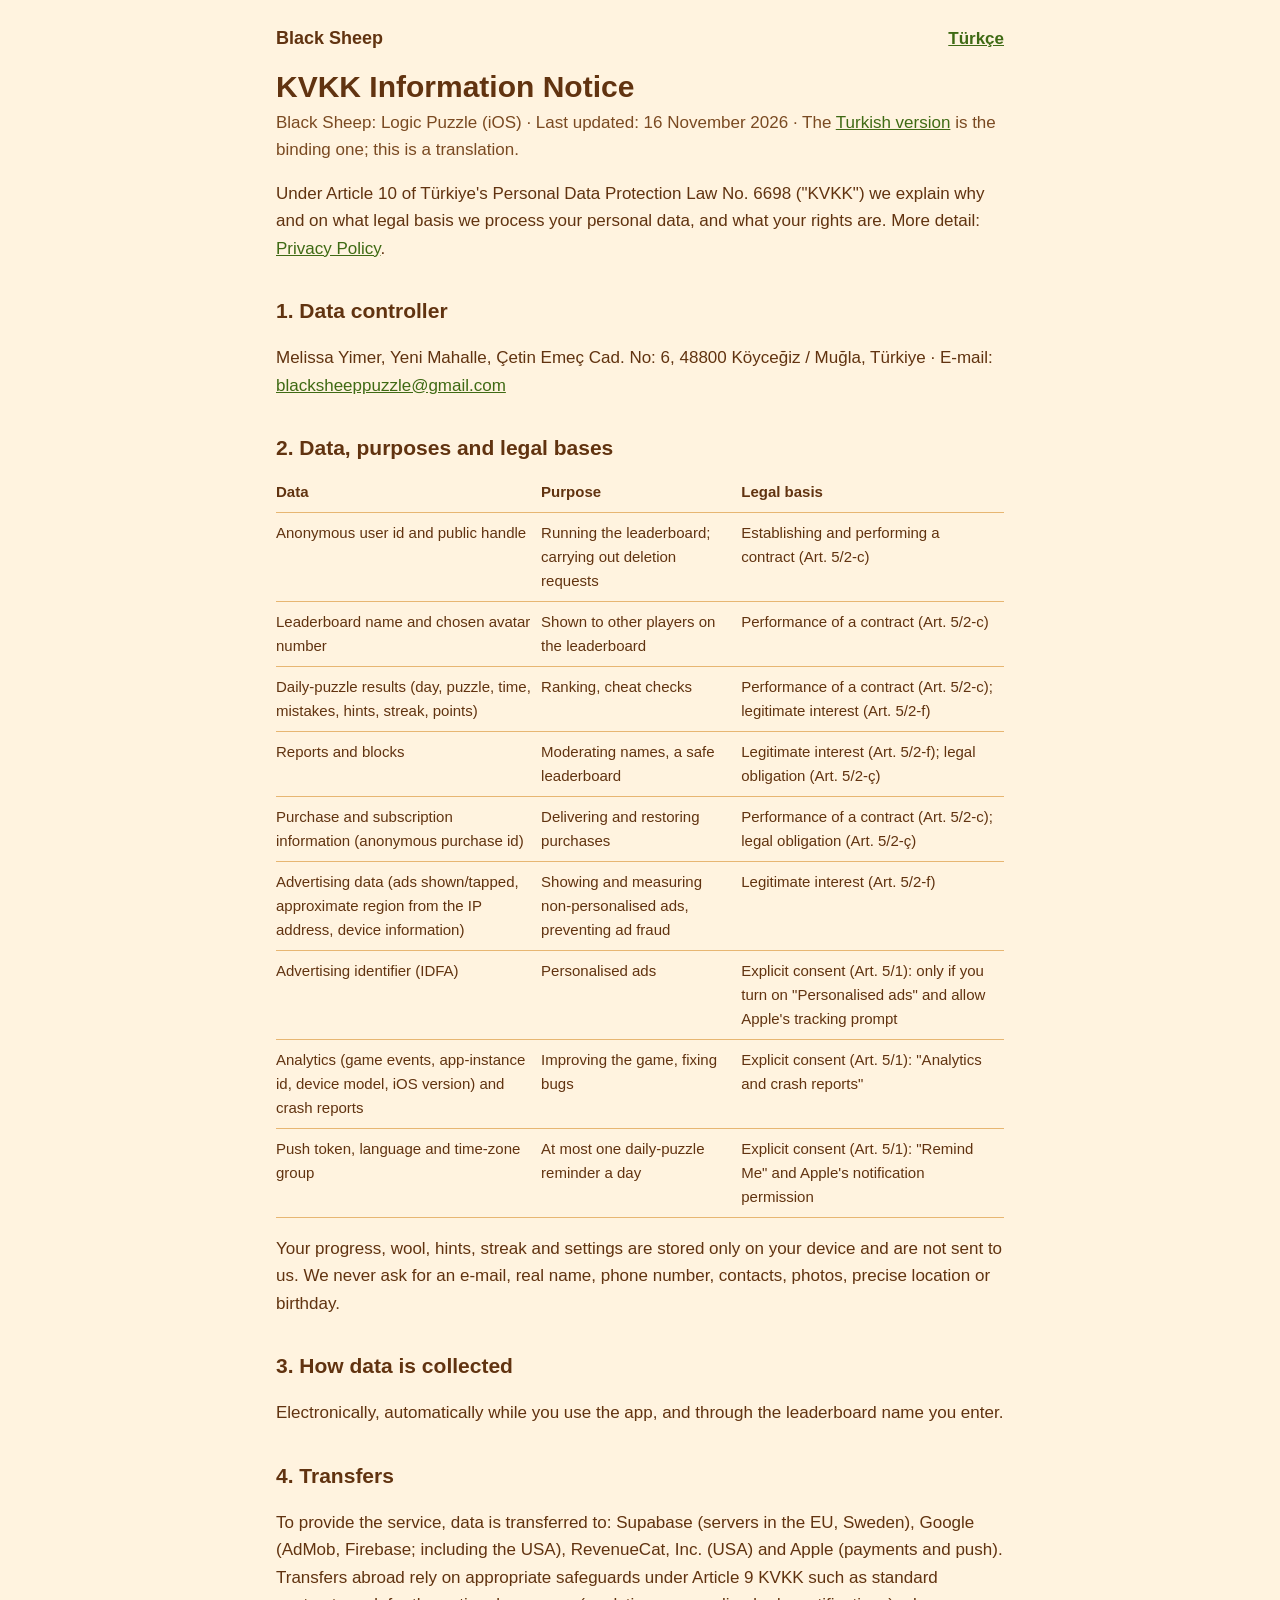
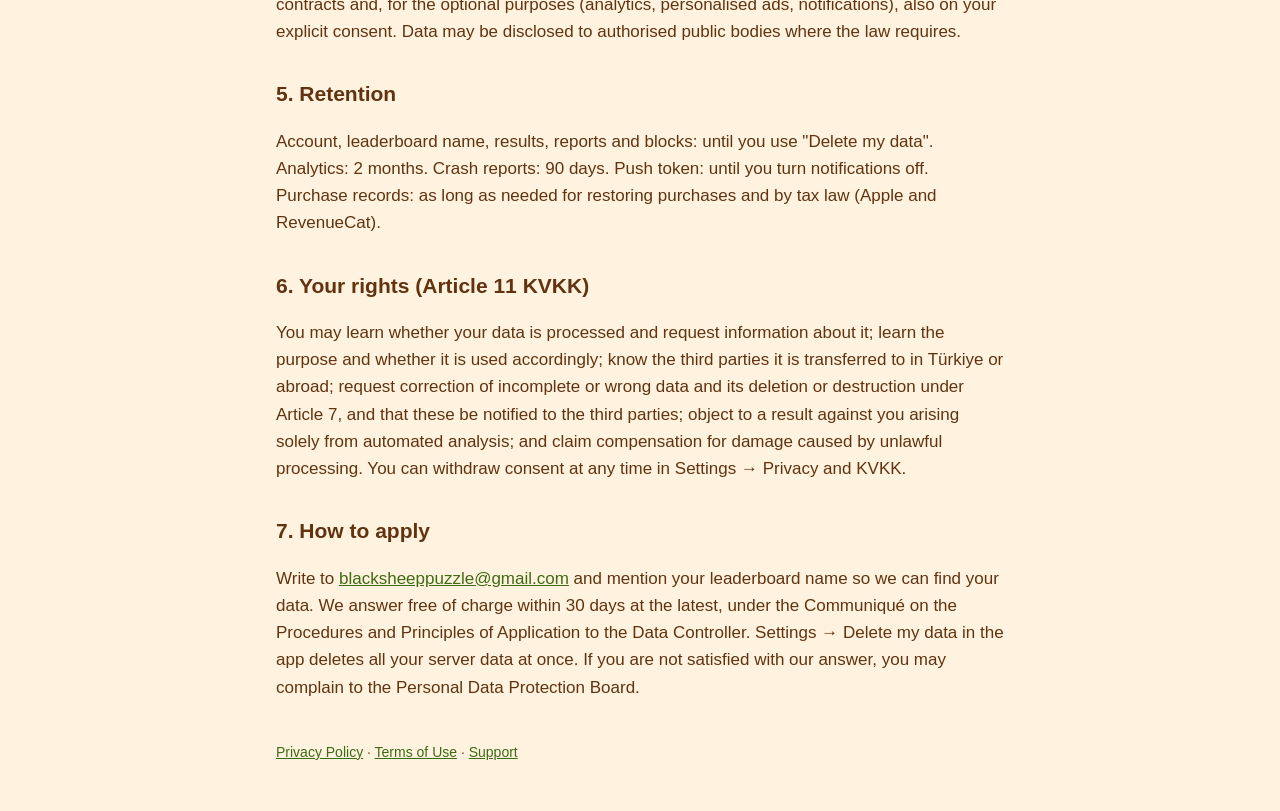
==== en/kvkk.html @ 0600b924 "Legal and support pages" ====
<!doctype html>
<html lang="en">
<head>
  <meta charset="utf-8">
  <meta name="viewport" content="width=device-width, initial-scale=1">
  <title>KVKK Information Notice · Black Sheep</title>
  <link rel="stylesheet" href="../style.css">
</head>
<body>
<main>
  <header class="site"><a class="home" href="../index.html">Black Sheep</a><nav class="lang"><a href="../tr/kvkk.html" lang="tr">Türkçe</a></nav></header>
  <h1>KVKK Information Notice</h1>
  <p class="updated">Black Sheep: Logic Puzzle (iOS) · Last updated: 16 November 2026 · The
    <a href="../tr/kvkk.html">Turkish version</a> is the binding one; this is a translation.</p>

  <p>Under Article 10 of Türkiye's Personal Data Protection Law No. 6698 ("KVKK") we explain why and on what legal
    basis we process your personal data, and what your rights are. More detail: <a href="privacy.html">Privacy
    Policy</a>.</p>

  <h2>1. Data controller</h2>
  <p>Melissa Yimer, Yeni Mahalle, Çetin Emeç Cad. No: 6, 48800 Köyceğiz / Muğla, Türkiye · E-mail: <a href="mailto:blacksheeppuzzle@gmail.com">blacksheeppuzzle@gmail.com</a></p>

  <h2>2. Data, purposes and legal bases</h2>
  <div class="table-wrap"><table>
    <tr><th>Data</th><th>Purpose</th><th>Legal basis</th></tr>
    <tr><td>Anonymous user id and public handle</td><td>Running the leaderboard; carrying out deletion requests</td>
      <td>Establishing and performing a contract (Art. 5/2-c)</td></tr>
    <tr><td>Leaderboard name and chosen avatar number</td><td>Shown to other players on the leaderboard</td>
      <td>Performance of a contract (Art. 5/2-c)</td></tr>
    <tr><td>Daily-puzzle results (day, puzzle, time, mistakes, hints, streak, points)</td><td>Ranking, cheat checks</td>
      <td>Performance of a contract (Art. 5/2-c); legitimate interest (Art. 5/2-f)</td></tr>
    <tr><td>Reports and blocks</td><td>Moderating names, a safe leaderboard</td><td>Legitimate interest (Art. 5/2-f);
      legal obligation (Art. 5/2-ç)</td></tr>
    <tr><td>Purchase and subscription information (anonymous purchase id)</td><td>Delivering and restoring purchases</td>
      <td>Performance of a contract (Art. 5/2-c); legal obligation (Art. 5/2-ç)</td></tr>
    <tr><td>Advertising data (ads shown/tapped, approximate region from the IP address, device information)</td>
      <td>Showing and measuring non-personalised ads, preventing ad fraud</td><td>Legitimate interest (Art. 5/2-f)</td></tr>
    <tr><td>Advertising identifier (IDFA)</td><td>Personalised ads</td><td>Explicit consent (Art. 5/1): only if you
      turn on "Personalised ads" and allow Apple's tracking prompt</td></tr>
    <tr><td>Analytics (game events, app-instance id, device model, iOS version) and crash reports</td><td>Improving the
      game, fixing bugs</td><td>Explicit consent (Art. 5/1): "Analytics and crash reports"</td></tr>
    <tr><td>Push token, language and time-zone group</td><td>At most one daily-puzzle reminder a day</td>
      <td>Explicit consent (Art. 5/1): "Remind Me" and Apple's notification permission</td></tr>
  </table></div>
  <p>Your progress, wool, hints, streak and settings are stored only on your device and are not sent to us. We never
    ask for an e-mail, real name, phone number, contacts, photos, precise location or birthday.</p>

  <h2>3. How data is collected</h2>
  <p>Electronically, automatically while you use the app, and through the leaderboard name you enter.</p>

  <h2>4. Transfers</h2>
  <p>To provide the service, data is transferred to: Supabase (servers in the EU, Sweden), Google (AdMob, Firebase;
    including the USA), RevenueCat, Inc. (USA) and Apple (payments and push). Transfers abroad rely on appropriate
    safeguards under Article 9 KVKK such as standard contracts and, for the optional purposes (analytics,
    personalised ads, notifications), also on your explicit consent. Data may be disclosed to authorised public
    bodies where the law requires.</p>

  <h2>5. Retention</h2>
  <p>Account, leaderboard name, results, reports and blocks: until you use "Delete my data". Analytics: 2 months.
    Crash reports: 90 days. Push token: until you turn notifications off. Purchase records: as long as needed for
    restoring purchases and by tax law (Apple and RevenueCat).</p>

  <h2>6. Your rights (Article 11 KVKK)</h2>
  <p>You may learn whether your data is processed and request information about it; learn the purpose and whether it
    is used accordingly; know the third parties it is transferred to in Türkiye or abroad; request correction of
    incomplete or wrong data and its deletion or destruction under Article 7, and that these be notified to the third
    parties; object to a result against you arising solely from automated analysis; and claim compensation for
    damage caused by unlawful processing. You can withdraw consent at any time in Settings → Privacy and KVKK.</p>

  <h2>7. How to apply</h2>
  <p>Write to <a href="mailto:blacksheeppuzzle@gmail.com">blacksheeppuzzle@gmail.com</a> and mention your leaderboard name so we can
    find your data. We answer free of charge within 30 days at the latest, under the Communiqué on the Procedures and
    Principles of Application to the Data Controller. Settings → Delete my data in the app deletes all your server
    data at once. If you are not satisfied with our answer, you may complain to the Personal Data Protection Board.</p>

  <footer><a href="privacy.html">Privacy Policy</a> · <a href="terms.html">Terms of Use</a> ·
    <a href="support.html">Support</a></footer>
</main>
</body>
</html>
---- style.css ----
/* Black Sheep legal and support pages. Plain static HTML for GitHub Pages; no scripts, no trackers, no cookies. */
:root {
  --bg: #fff3df;
  --card: #fffbf2;
  --text: #613310;
  --muted: #7a4a22;
  --border: #e7b672;
  --accent: #4c7a1f;
  --link: #3f6a14;
}
@media (prefers-color-scheme: dark) {
  :root {
    --bg: #1d1712;
    --card: #2a211a;
    --text: #fbf8f2;
    --muted: #e3cfb4;
    --border: #7a5a33;
    --accent: #a5cf2e;
    --link: #b9e05a;
  }
}
* { box-sizing: border-box; }
html { -webkit-text-size-adjust: 100%; }
body {
  margin: 0;
  background: var(--bg);
  color: var(--text);
  font: 17px/1.6 -apple-system, BlinkMacSystemFont, "Segoe UI", Roboto, "Helvetica Neue", Arial, sans-serif;
}
main { max-width: 760px; margin: 0 auto; padding: 24px 16px 48px; }
header.site { display: flex; flex-wrap: wrap; align-items: center; justify-content: space-between; gap: 8px; margin-bottom: 8px; }
header.site a.home { font-weight: 800; color: var(--text); text-decoration: none; font-size: 18px; }
nav.lang a { margin-left: 12px; font-weight: 700; }
h1 { font-size: 30px; line-height: 1.2; margin: 16px 0 4px; }
h2 { font-size: 21px; margin: 32px 0 8px; }
h3 { font-size: 18px; margin: 20px 0 6px; }
p.updated { color: var(--muted); margin-top: 0; }
a { color: var(--link); }
.card { background: var(--card); border: 2px solid var(--border); border-radius: 16px; padding: 16px 20px; margin: 16px 0; }
.table-wrap { overflow-x: auto; }
table { border-collapse: collapse; width: 100%; font-size: 15px; }
th, td { text-align: left; vertical-align: top; border-bottom: 1px solid var(--border); padding: 8px 10px 8px 0; }
th { font-weight: 800; }
ul.links { list-style: none; padding: 0; }
ul.links li { margin: 10px 0; font-size: 19px; }
details { background: var(--card); border: 2px solid var(--border); border-radius: 12px; padding: 10px 14px; margin: 10px 0; }
summary { cursor: pointer; font-weight: 700; }
footer { margin-top: 40px; font-size: 14px; color: var(--muted); }
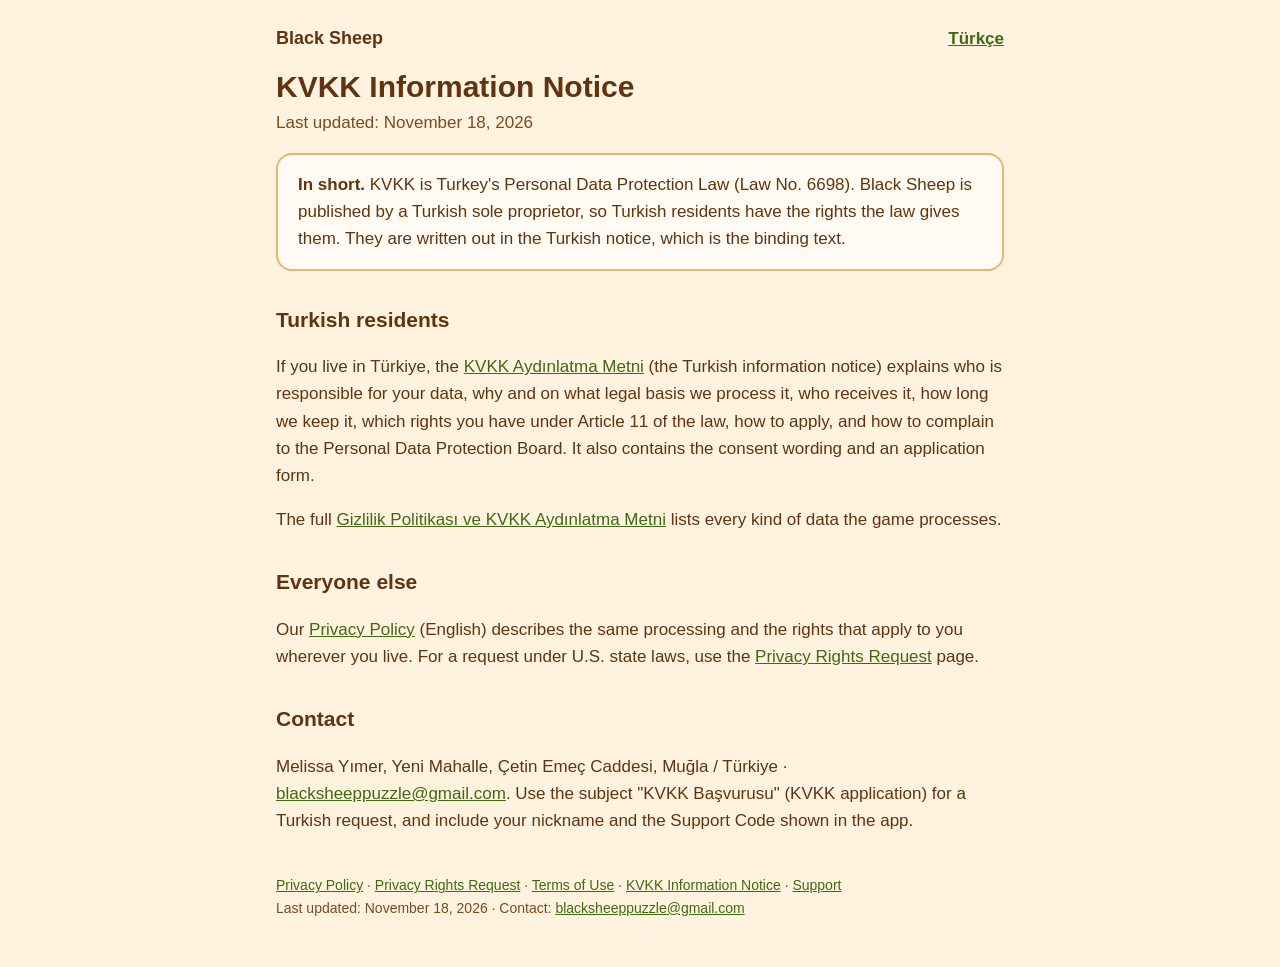
==== commit 95edaaed: "Update site from kara-koyun 5d19420" ====
--- a/en/kvkk.html
+++ b/en/kvkk.html
@@ -10,71 +10,34 @@
 <main>
   <header class="site"><a class="home" href="../index.html">Black Sheep</a><nav class="lang"><a href="../tr/kvkk.html" lang="tr">Türkçe</a></nav></header>
   <h1>KVKK Information Notice</h1>
-  <p class="updated">Black Sheep: Logic Puzzle (iOS) · Last updated: 16 November 2026 · The
-    <a href="../tr/kvkk.html">Turkish version</a> is the binding one; this is a translation.</p>
+  <p class="updated">Last updated: November 18, 2026</p>
 
-  <p>Under Article 10 of Türkiye's Personal Data Protection Law No. 6698 ("KVKK") we explain why and on what legal
-    basis we process your personal data, and what your rights are. More detail: <a href="privacy.html">Privacy
-    Policy</a>.</p>
+<div class="card">
+    <strong>In short.</strong> KVKK is Turkey's Personal Data Protection Law (Law No. 6698). Black Sheep is published by
+    a Turkish sole proprietor, so Turkish residents have the rights the law gives them. They are written out in the
+    Turkish notice, which is the binding text.
+  </div>
 
-  <h2>1. Data controller</h2>
-  <p>Melissa Yimer, Yeni Mahalle, Çetin Emeç Cad. No: 6, 48800 Köyceğiz / Muğla, Türkiye · E-mail: <a href="mailto:blacksheeppuzzle@gmail.com">blacksheeppuzzle@gmail.com</a></p>
+<h2>Turkish residents</h2>
+<p>If you live in Türkiye, the <a href="../tr/kvkk.html" lang="tr">KVKK Aydınlatma Metni</a> (the Turkish information
+  notice) explains who is responsible for your data, why and on what legal basis we process it, who receives it, how
+  long we keep it, which rights you have under Article 11 of the law, how to apply, and how to complain to the Personal
+  Data Protection Board. It also contains the consent wording and an application form.</p>
+<p>The full <a href="../tr/privacy.html" lang="tr">Gizlilik Politikası ve KVKK Aydınlatma Metni</a> lists every kind of data
+  the game processes.</p>
 
-  <h2>2. Data, purposes and legal bases</h2>
-  <div class="table-wrap"><table>
-    <tr><th>Data</th><th>Purpose</th><th>Legal basis</th></tr>
-    <tr><td>Anonymous user id and public handle</td><td>Running the leaderboard; carrying out deletion requests</td>
-      <td>Establishing and performing a contract (Art. 5/2-c)</td></tr>
-    <tr><td>Leaderboard name and chosen avatar number</td><td>Shown to other players on the leaderboard</td>
-      <td>Performance of a contract (Art. 5/2-c)</td></tr>
-    <tr><td>Daily-puzzle results (day, puzzle, time, mistakes, hints, streak, points)</td><td>Ranking, cheat checks</td>
-      <td>Performance of a contract (Art. 5/2-c); legitimate interest (Art. 5/2-f)</td></tr>
-    <tr><td>Reports and blocks</td><td>Moderating names, a safe leaderboard</td><td>Legitimate interest (Art. 5/2-f);
-      legal obligation (Art. 5/2-ç)</td></tr>
-    <tr><td>Purchase and subscription information (anonymous purchase id)</td><td>Delivering and restoring purchases</td>
-      <td>Performance of a contract (Art. 5/2-c); legal obligation (Art. 5/2-ç)</td></tr>
-    <tr><td>Advertising data (ads shown/tapped, approximate region from the IP address, device information)</td>
-      <td>Showing and measuring non-personalised ads, preventing ad fraud</td><td>Legitimate interest (Art. 5/2-f)</td></tr>
-    <tr><td>Advertising identifier (IDFA)</td><td>Personalised ads</td><td>Explicit consent (Art. 5/1): only if you
-      turn on "Personalised ads" and allow Apple's tracking prompt</td></tr>
-    <tr><td>Analytics (game events, app-instance id, device model, iOS version) and crash reports</td><td>Improving the
-      game, fixing bugs</td><td>Explicit consent (Art. 5/1): "Analytics and crash reports"</td></tr>
-    <tr><td>Push token, language and time-zone group</td><td>At most one daily-puzzle reminder a day</td>
-      <td>Explicit consent (Art. 5/1): "Remind Me" and Apple's notification permission</td></tr>
-  </table></div>
-  <p>Your progress, wool, hints, streak and settings are stored only on your device and are not sent to us. We never
-    ask for an e-mail, real name, phone number, contacts, photos, precise location or birthday.</p>
+<h2>Everyone else</h2>
+<p>Our <a href="privacy.html">Privacy Policy</a> (English) describes the same processing and the rights that apply to
+  you wherever you live. For a request under U.S. state laws, use the
+  <a href="privacy-request.html">Privacy Rights Request</a> page.</p>
 
-  <h2>3. How data is collected</h2>
-  <p>Electronically, automatically while you use the app, and through the leaderboard name you enter.</p>
+<h2>Contact</h2>
+<p>Melissa Yımer, Yeni Mahalle, Çetin Emeç Caddesi, Muğla / Türkiye ·
+  <a href="mailto:blacksheeppuzzle@gmail.com">blacksheeppuzzle@gmail.com</a>. Use the subject "KVKK Başvurusu" (KVKK application) for a Turkish request, and
+  include your nickname and the Support Code shown in the app.</p>
 
-  <h2>4. Transfers</h2>
-  <p>To provide the service, data is transferred to: Supabase (servers in the EU, Sweden), Google (AdMob, Firebase;
-    including the USA), RevenueCat, Inc. (USA) and Apple (payments and push). Transfers abroad rely on appropriate
-    safeguards under Article 9 KVKK such as standard contracts and, for the optional purposes (analytics,
-    personalised ads, notifications), also on your explicit consent. Data may be disclosed to authorised public
-    bodies where the law requires.</p>
-
-  <h2>5. Retention</h2>
-  <p>Account, leaderboard name, results, reports and blocks: until you use "Delete my data". Analytics: 2 months.
-    Crash reports: 90 days. Push token: until you turn notifications off. Purchase records: as long as needed for
-    restoring purchases and by tax law (Apple and RevenueCat).</p>
-
-  <h2>6. Your rights (Article 11 KVKK)</h2>
-  <p>You may learn whether your data is processed and request information about it; learn the purpose and whether it
-    is used accordingly; know the third parties it is transferred to in Türkiye or abroad; request correction of
-    incomplete or wrong data and its deletion or destruction under Article 7, and that these be notified to the third
-    parties; object to a result against you arising solely from automated analysis; and claim compensation for
-    damage caused by unlawful processing. You can withdraw consent at any time in Settings → Privacy and KVKK.</p>
-
-  <h2>7. How to apply</h2>
-  <p>Write to <a href="mailto:blacksheeppuzzle@gmail.com">blacksheeppuzzle@gmail.com</a> and mention your leaderboard name so we can
-    find your data. We answer free of charge within 30 days at the latest, under the Communiqué on the Procedures and
-    Principles of Application to the Data Controller. Settings → Delete my data in the app deletes all your server
-    data at once. If you are not satisfied with our answer, you may complain to the Personal Data Protection Board.</p>
-
-  <footer><a href="privacy.html">Privacy Policy</a> · <a href="terms.html">Terms of Use</a> ·
-    <a href="support.html">Support</a></footer>
+  <footer><a href="privacy.html">Privacy Policy</a> · <a href="privacy-request.html">Privacy Rights Request</a> · <a href="terms.html">Terms of Use</a> · <a href="kvkk.html">KVKK Information Notice</a> · <a href="support.html">Support</a><br>
+    Last updated: November 18, 2026 · Contact: <a href="mailto:blacksheeppuzzle@gmail.com">blacksheeppuzzle@gmail.com</a></footer>
 </main>
 </body>
 </html>
